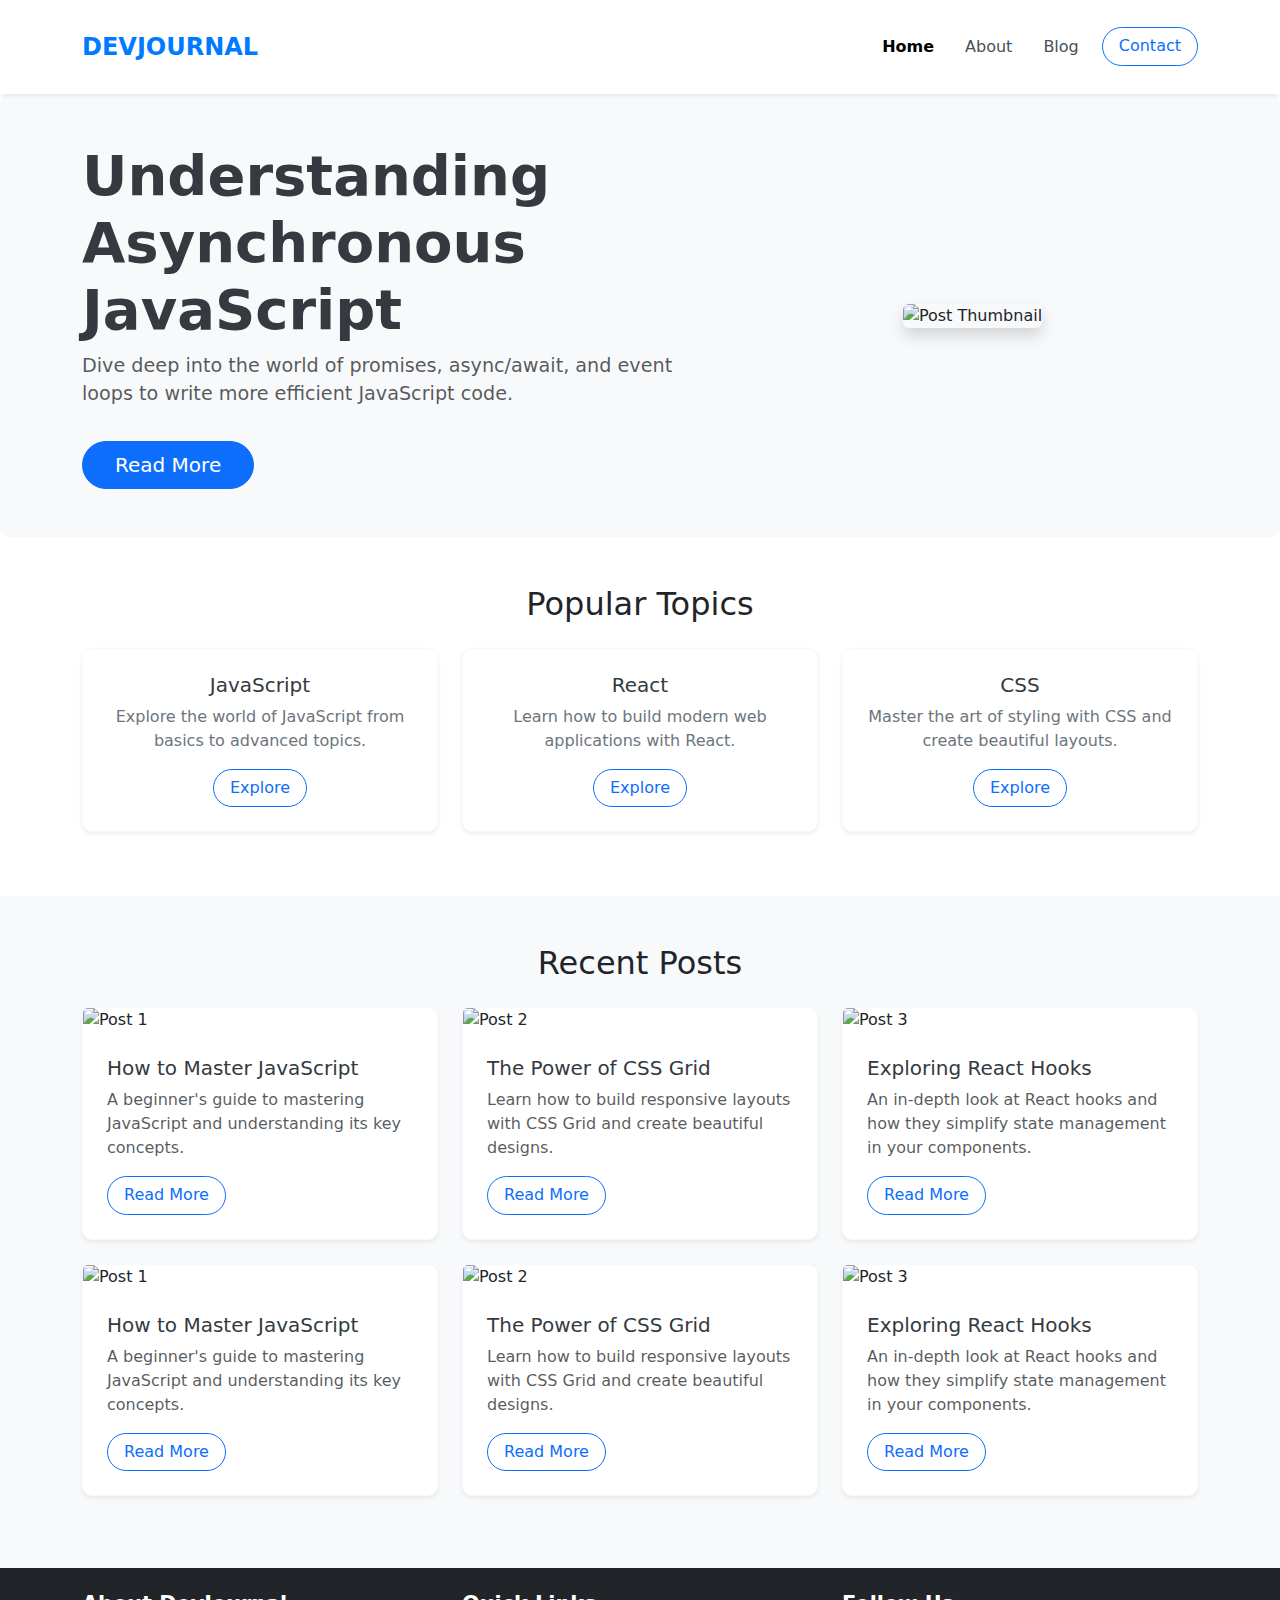
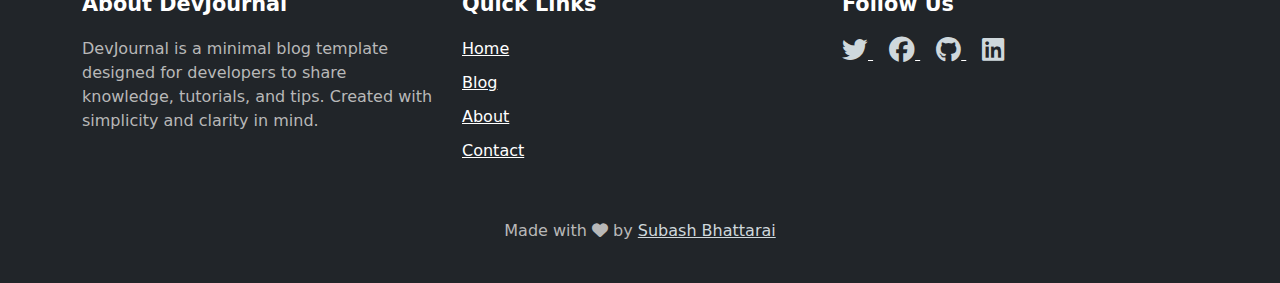
==== index.html @ 106e10c6 "project setup + index page" ====
<!DOCTYPE html>
<html lang="en">
<head>
    <meta charset="UTF-8">
    <meta name="viewport" content="width=device-width, initial-scale=1.0">
    <title>DevJournal Bootstrap Template</title>
    <link href="assets/fonts/fontawesome-6.7.2/css/all.min.css" rel="stylesheet">
    <link href="assets/css/bootstrap.min.css" rel="stylesheet">
    <link href="assets/css/style.css" rel="stylesheet">
</head>
<body>
    <nav class="navbar py-4 navbar-expand-lg navbar-light bg-white shadow-sm">
        <div class="container">
            <!-- Brand/Logo -->
            <a class="navbar-brand fw-bold" href="index.html">
                DevJournal
            </a>
            <!-- Toggle Button for Mobile View -->
            <button class="navbar-toggler" type="button" data-bs-toggle="collapse" data-bs-target="#navbarNav" aria-controls="navbarNav" aria-expanded="false" aria-label="Toggle navigation">
                <span class="navbar-toggler-icon"></span>
            </button>
            <!-- Navbar Links -->
            <div class="collapse navbar-collapse" id="navbarNav">
                <ul class="navbar-nav ms-auto">
                    <li class="nav-item">
                        <a class="nav-link active" aria-current="page" href="#">Home</a>
                    </li>
                    <li class="nav-item">
                        <a class="nav-link" href="#">About</a>
                    </li>
                    <li class="nav-item">
                        <a class="nav-link" href="#">Blog</a>
                    </li>
                    <li class="nav-item">
                        <a class="btn btn-outline-primary" href="#">Contact</a>
                    </li>
                </ul>
            </div>
        </div>
    </nav>

    <section class="hero bg-light py-5">
        <div class="container">
            <div class="row align-items-center">
                <!-- Post Content -->
                <div class="col-lg-7">
                    <h1 class="display-4 fw-bold">Understanding Asynchronous JavaScript</h1>
                    <p class="lead text-muted">
                        Dive deep into the world of promises, async/await, and event loops to write more efficient JavaScript code.
                    </p>
                    <a href="#" class="btn btn-primary btn-lg mt-3">Read More</a>
                </div>
                <!-- Post Image -->
                <div class="col-lg-5 text-center">
                    <img src="https://www.dummyimage.co.uk/?size=600x450" alt="Post Thumbnail" class="img-fluid rounded shadow">
                </div>
            </div>
        </div>
    </section>

    <section class="categories py-5">
        <div class="container text-center">
            <h2 class="mb-4">Popular Topics</h2>
            <div class="row">
                <div class="col-md-4 mb-3">
                    <div class="card shadow-sm border-light">
                        <div class="card-body">
                            <h5 class="card-title">JavaScript</h5>
                            <p class="card-text">Explore the world of JavaScript from basics to advanced topics.</p>
                            <a href="#" class="btn btn-outline-primary">Explore</a>
                        </div>
                    </div>
                </div>
                <div class="col-md-4 mb-3">
                    <div class="card shadow-sm border-light">
                        <div class="card-body">
                            <h5 class="card-title">React</h5>
                            <p class="card-text">Learn how to build modern web applications with React.</p>
                            <a href="#" class="btn btn-outline-primary">Explore</a>
                        </div>
                    </div>
                </div>
                <div class="col-md-4 mb-3">
                    <div class="card shadow-sm border-light">
                        <div class="card-body">
                            <h5 class="card-title">CSS</h5>
                            <p class="card-text">Master the art of styling with CSS and create beautiful layouts.</p>
                            <a href="#" class="btn btn-outline-primary">Explore</a>
                        </div>
                    </div>
                </div>
            </div>
        </div>
    </section>
    
    <section class="recent-posts py-5">
        <div class="container">
            <h2 class="text-center mb-4">Recent Posts</h2>
            <div class="row">
                <!-- Post 1 -->
                <div class="col-md-4">
                    <div class="card shadow-sm border-light mb-4">
                        <img src="https://www.dummyimage.co.uk/?size=600x450" class="card-img-top" alt="Post 1">
                        <div class="card-body">
                            <h5 class="card-title">How to Master JavaScript</h5>
                            <p class="card-text text-muted">A beginner's guide to mastering JavaScript and understanding its key concepts.</p>
                            <a href="#" class="btn btn-outline-primary">Read More</a>
                        </div>
                    </div>
                </div>
                <!-- Post 2 -->
                <div class="col-md-4">
                    <div class="card shadow-sm border-light mb-4">
                        <img src="https://www.dummyimage.co.uk/?size=600x450" class="card-img-top" alt="Post 2">
                        <div class="card-body">
                            <h5 class="card-title">The Power of CSS Grid</h5>
                            <p class="card-text text-muted">Learn how to build responsive layouts with CSS Grid and create beautiful designs.</p>
                            <a href="#" class="btn btn-outline-primary">Read More</a>
                        </div>
                    </div>
                </div>
                <!-- Post 3 -->
                <div class="col-md-4">
                    <div class="card shadow-sm border-light mb-4">
                        <img src="https://www.dummyimage.co.uk/?size=600x450" class="card-img-top" alt="Post 3">
                        <div class="card-body">
                            <h5 class="card-title">Exploring React Hooks</h5>
                            <p class="card-text text-muted">An in-depth look at React hooks and how they simplify state management in your components.</p>
                            <a href="#" class="btn btn-outline-primary">Read More</a>
                        </div>
                    </div>
                </div>

                <!-- Post 1 -->
                <div class="col-md-4">
                    <div class="card shadow-sm border-light mb-4">
                        <img src="https://www.dummyimage.co.uk/?size=600x450" class="card-img-top" alt="Post 1">
                        <div class="card-body">
                            <h5 class="card-title">How to Master JavaScript</h5>
                            <p class="card-text text-muted">A beginner's guide to mastering JavaScript and understanding its key concepts.</p>
                            <a href="#" class="btn btn-outline-primary">Read More</a>
                        </div>
                    </div>
                </div>
                <!-- Post 2 -->
                <div class="col-md-4">
                    <div class="card shadow-sm border-light mb-4">
                        <img src="https://www.dummyimage.co.uk/?size=600x450" class="card-img-top" alt="Post 2">
                        <div class="card-body">
                            <h5 class="card-title">The Power of CSS Grid</h5>
                            <p class="card-text text-muted">Learn how to build responsive layouts with CSS Grid and create beautiful designs.</p>
                            <a href="#" class="btn btn-outline-primary">Read More</a>
                        </div>
                    </div>
                </div>
                <!-- Post 3 -->
                <div class="col-md-4">
                    <div class="card shadow-sm border-light mb-4">
                        <img src="https://www.dummyimage.co.uk/?size=600x450" class="card-img-top" alt="Post 3">
                        <div class="card-body">
                            <h5 class="card-title">Exploring React Hooks</h5>
                            <p class="card-text text-muted">An in-depth look at React hooks and how they simplify state management in your components.</p>
                            <a href="#" class="btn btn-outline-primary">Read More</a>
                        </div>
                    </div>
                </div>
            </div>
        </div>
    </section>
        
    <footer class="footer bg-dark text-white py-4">
        <div class="container">
            <div class="row">
                <!-- Footer About Section -->
                <div class="col-md-4 mb-3">
                    <h5>About DevJournal</h5>
                    <p>DevJournal is a minimal blog template designed for developers to share knowledge, tutorials, and tips. Created with simplicity and clarity in mind.</p>
                </div>
                <!-- Footer Links Section -->
                <div class="col-md-4 mb-3">
                    <h5>Quick Links</h5>
                    <ul class="list-unstyled">
                        <li><a href="#" class="text-white">Home</a></li>
                        <li><a href="#" class="text-white">Blog</a></li>
                        <li><a href="#" class="text-white">About</a></li>
                        <li><a href="#" class="text-white">Contact</a></li>
                    </ul>
                </div>
                <!-- Footer Social Media Section -->
                <div class="col-md-4 mb-3">
                    <h5>Follow Us</h5>
                    <div>
                        <a href="#" class="text-white me-3">
                            <i class="fab fa-twitter"></i>
                        </a>
                        <a href="#" class="text-white me-3">
                            <i class="fab fa-facebook"></i>
                        </a>
                        <a href="#" class="text-white me-3">
                            <i class="fab fa-github"></i>
                        </a>
                        <a href="#" class="text-white">
                            <i class="fab fa-linkedin"></i>
                        </a>
                    </div>
                </div>
            </div>
            <div class="text-center mt-4">
                <p class="text-link">Made with <i class="fa fa-heart"></i> by <a href="https://subashbhattarai.com" target="_blank">Subash Bhattarai</a></p>
            </div>
        </div>
    </footer>

    <!-- Back to Top Button -->
    <button id="backToTop" class="btn btn-primary rounded-circle" aria-label="Back to top">
        <i class="fas fa-chevron-up"></i>
    </button>
    
    <script src="assets/js/jquery-3.7.1.min.js"></script>
    <script src="assets/js/bootstrap.bundle.min.js"></script>
    <script src="assets/js/script.js"></script>
</body>
</html>
---- assets/css/style.css ----
.navbar {
    transition: all 0.3s ease-in-out;
}

.navbar-brand {
    font-size: 1.5rem;
    color: #007bff;
    text-transform: uppercase;
}

.navbar-brand:hover {
    color: #0056b3;
}

.nav-link {
    font-size: 1rem;
    margin-right: 15px;
    color: #495057;
    transition: color 0.2s ease-in-out;
}

.nav-link:hover {
    color: #007bff;
}

.nav-link.active {
    font-weight: bold;
    color: #007bff;
}

.btn-outline-primary {
    border-radius: 25px;
    padding: 0.4rem 1rem;
    transition: all 0.3s ease-in-out;
}

.btn-outline-primary:hover {
    background-color: #007bff;
    color: white;
    border-color: #007bff;
}

@media (max-width: 768px) {
    .navbar-brand {
        font-size: 1.2rem;
    }
    .nav-link {
        margin-right: 0;
    }
}

/* hero section */
.hero {
    background-color: #f8f9fa; /* Light gray background */
    border-radius: 10px;
}

.hero h1 {
    color: #343a40; /* Dark gray for titles */
    font-weight: 700;
    line-height: 1.2;
}

.hero p {
    font-size: 1.2rem;
    color: #6c757d; /* Muted text */
}

.hero img {
    max-width: 100%;
    border-radius: 10px;
    transition: transform 0.3s ease-in-out;
}

.hero img:hover {
    transform: scale(1.05);
}

.btn-primary {
    border-radius: 25px;
    padding: 0.5rem 2rem;
    transition: background-color 0.3s ease-in-out;
}

.btn-primary:hover {
    background-color: #0056b3;
}

/* recent posts */
.recent-posts {
    background-color: #f8f9fa;
}

.card {
    border-radius: 10px;
    transition: transform 0.3s ease-in-out;
}

.card:hover {
    transform: translateY(-5px);
    box-shadow: 0 4px 10px rgba(0, 0, 0, 0.1);
}

.card-title {
    font-size: 1.25rem;
    color: #343a40;
}

.card-text {
    color: #6c757d;
}

.card-body {
    padding: 1.5rem;
}

.btn-outline-primary {
    border-radius: 25px;
    transition: all 0.3s ease-in-out;
}

.btn-outline-primary:hover {
    background-color: #007bff;
    color: white;
    border-color: #007bff;
}

/* footer */
.footer {
    background-color: #212529;
    color: #ffffff;
    padding-top: 60px;
    padding-bottom: 30px;
}

.footer h5 {
    font-size: 1.3rem;
    font-weight: 600;
    color: #ffffff;
    margin-bottom: 20px;
}

.footer p {
    font-size: 1rem;
    color: #b8b8b8;
}

.footer a {
    font-size: 1rem;
    color: #cfd8dc;
    transition: color 0.3s ease-in-out;
}

.footer a:hover {
    color: #007bff;
}

.footer .fab {
    font-size: 1.6rem;
    color: #cfd8dc;
    transition: color 0.3s ease-in-out;
}

.footer .fab:hover {
    color: #007bff;
}

.footer .list-unstyled {
    padding-left: 0;
}

.footer .list-unstyled li {
    margin-bottom: 10px;
}

#backToTop {
    position: fixed;
    bottom: 30px;
    right: 30px;
    padding: 10px 15px;
    font-size: 1.5rem;
    background-color: #007bff;
    color: white;
    border: none;
    border-radius: 50%;
    box-shadow: 0 4px 10px rgba(0, 0, 0, 0.2);
    display: none;
    cursor: pointer;
    z-index: 1000;
    transition: all 0.3s ease-in-out;
}

#backToTop:hover {
    background-color: #0056b3;
}

@media (max-width: 768px) {
    .footer .col-md-4 {
        text-align: center;
        margin-bottom: 1.5rem;
    }
}
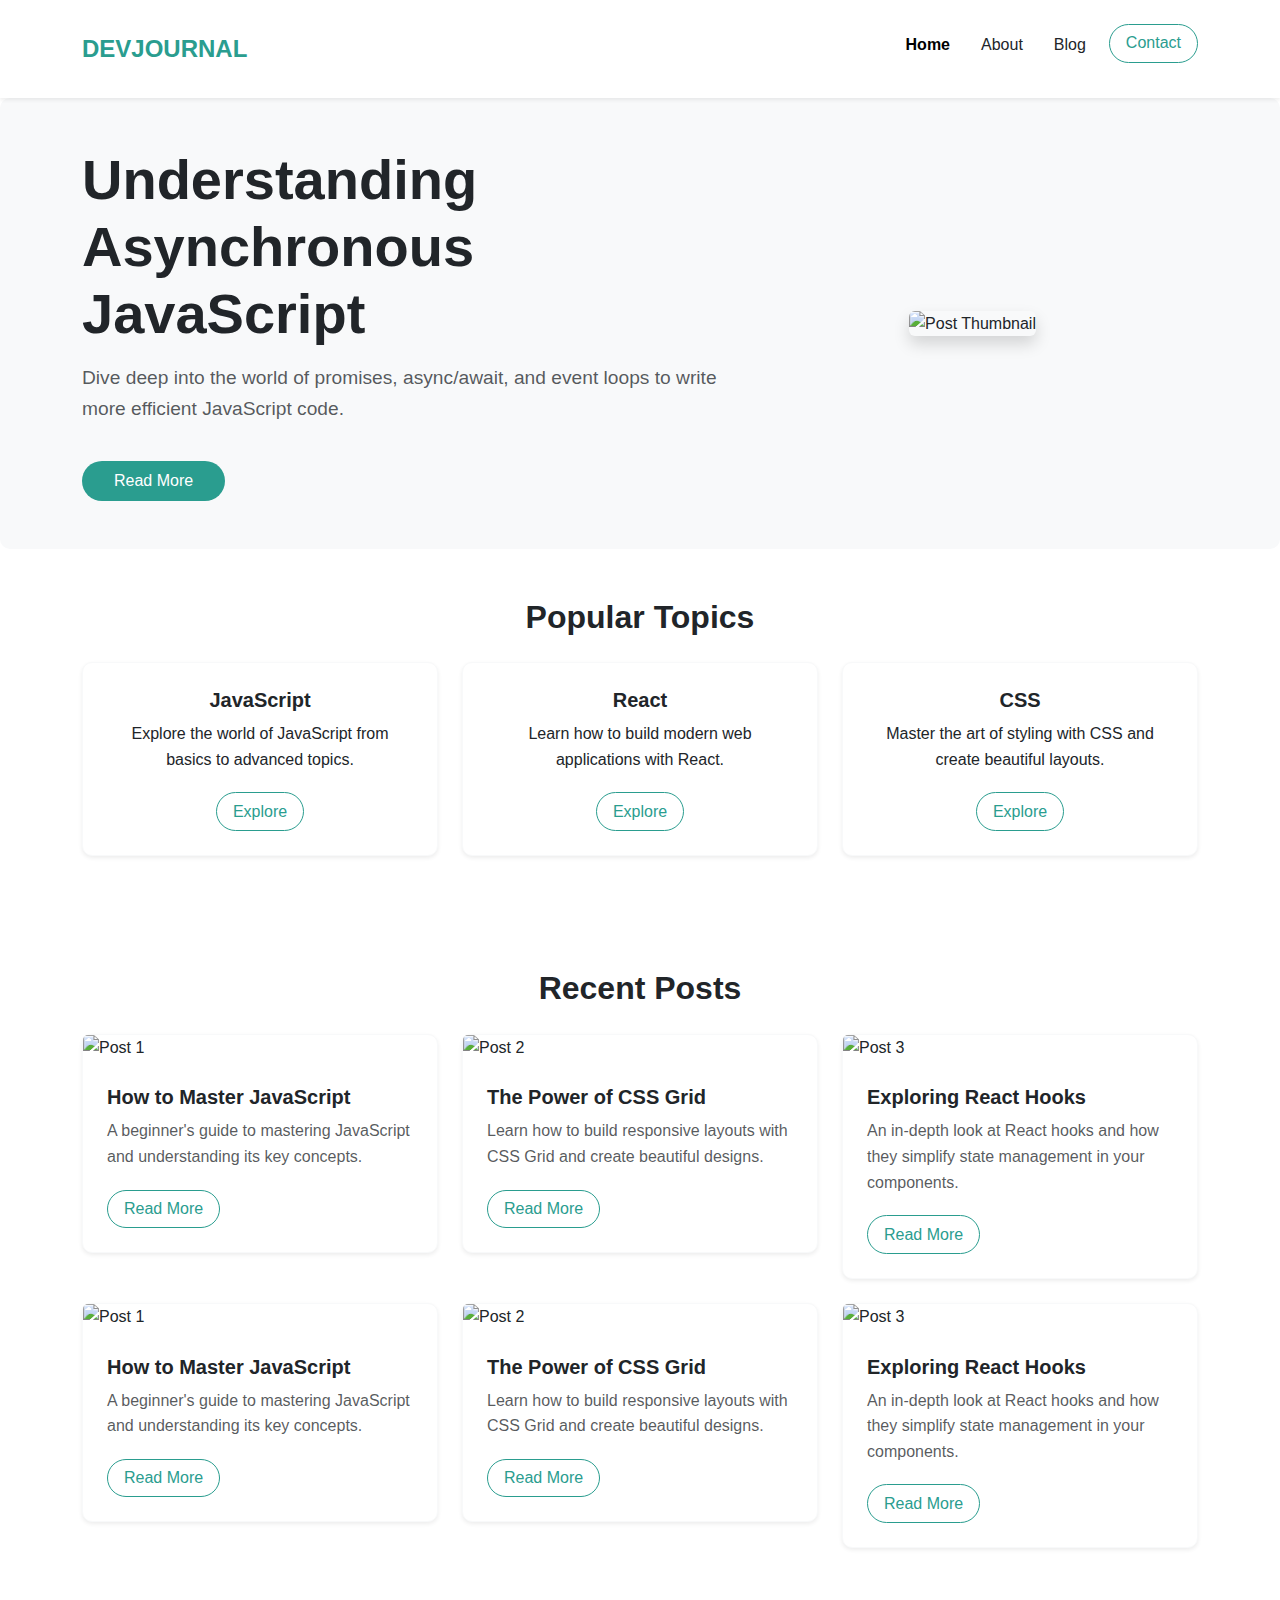
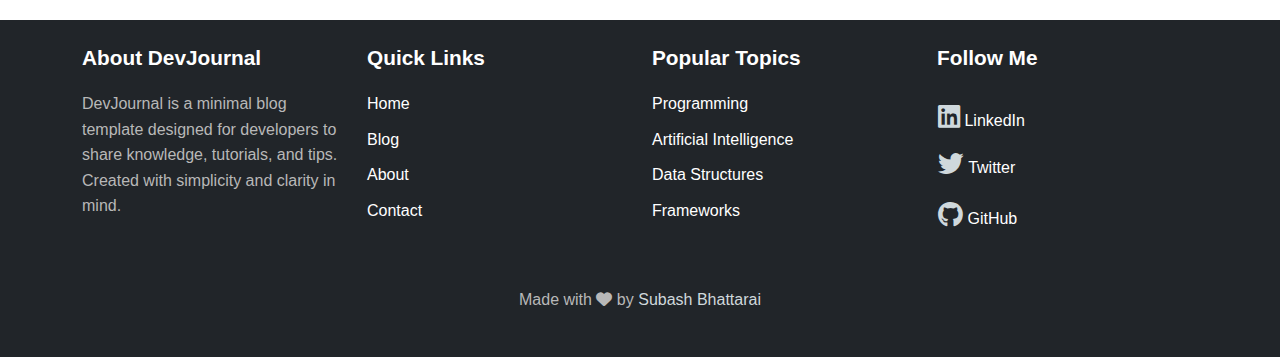
==== commit c7fc2ef1: "footer modification + screenshot" ====
--- a/index.html
+++ b/index.html
@@ -42,16 +42,16 @@
     <section class="hero bg-light py-5">
         <div class="container">
             <div class="row align-items-center">
-                <!-- Post Content -->
-                <div class="col-lg-7">
+                <!-- post content -->
+                <div class="col-sm-12 col-lg-7">
                     <h1 class="display-4 fw-bold">Understanding Asynchronous JavaScript</h1>
                     <p class="lead text-muted">
                         Dive deep into the world of promises, async/await, and event loops to write more efficient JavaScript code.
                     </p>
-                    <a href="#" class="btn btn-primary btn-lg mt-3">Read More</a>
-                </div>
-                <!-- Post Image -->
-                <div class="col-lg-5 text-center">
+                    <a href="single.html" class="btn btn-primary btn-lg mt-3">Read More</a>
+                </div>
+                <!-- post image -->
+                <div class="d-none d-lg-block col-lg-5 text-center">
                     <img src="https://www.dummyimage.co.uk/?size=600x450" alt="Post Thumbnail" class="img-fluid rounded shadow">
                 </div>
             </div>
@@ -67,7 +67,7 @@
                         <div class="card-body">
                             <h5 class="card-title">JavaScript</h5>
                             <p class="card-text">Explore the world of JavaScript from basics to advanced topics.</p>
-                            <a href="#" class="btn btn-outline-primary">Explore</a>
+                            <a href="blogs.html" class="btn btn-outline-primary">Explore</a>
                         </div>
                     </div>
                 </div>
@@ -76,7 +76,7 @@
                         <div class="card-body">
                             <h5 class="card-title">React</h5>
                             <p class="card-text">Learn how to build modern web applications with React.</p>
-                            <a href="#" class="btn btn-outline-primary">Explore</a>
+                            <a href="blogs.html" class="btn btn-outline-primary">Explore</a>
                         </div>
                     </div>
                 </div>
@@ -85,7 +85,7 @@
                         <div class="card-body">
                             <h5 class="card-title">CSS</h5>
                             <p class="card-text">Master the art of styling with CSS and create beautiful layouts.</p>
-                            <a href="#" class="btn btn-outline-primary">Explore</a>
+                            <a href="blogs.html" class="btn btn-outline-primary">Explore</a>
                         </div>
                     </div>
                 </div>
@@ -172,12 +172,12 @@
         <div class="container">
             <div class="row">
                 <!-- Footer About Section -->
-                <div class="col-md-4 mb-3">
+                <div class="col-md-3 mb-3">
                     <h5>About DevJournal</h5>
                     <p>DevJournal is a minimal blog template designed for developers to share knowledge, tutorials, and tips. Created with simplicity and clarity in mind.</p>
                 </div>
                 <!-- Footer Links Section -->
-                <div class="col-md-4 mb-3">
+                <div class="col-md-3 mb-3">
                     <h5>Quick Links</h5>
                     <ul class="list-unstyled">
                         <li><a href="#" class="text-white">Home</a></li>
@@ -186,22 +186,35 @@
                         <li><a href="#" class="text-white">Contact</a></li>
                     </ul>
                 </div>
+                <!-- Footer Links Section -->
+                <div class="col-md-3 mb-3">
+                    <h5>Popular Topics</h5>
+                    <ul class="list-unstyled">
+                        <li><a href="#" class="text-white">Programming</a></li>
+                        <li><a href="#" class="text-white">Artificial Intelligence</a></li>
+                        <li><a href="#" class="text-white">Data Structures</a></li>
+                        <li><a href="#" class="text-white">Frameworks</a></li>
+                    </ul>
+                </div>
                 <!-- Footer Social Media Section -->
-                <div class="col-md-4 mb-3">
-                    <h5>Follow Us</h5>
-                    <div>
-                        <a href="#" class="text-white me-3">
-                            <i class="fab fa-twitter"></i>
-                        </a>
-                        <a href="#" class="text-white me-3">
-                            <i class="fab fa-facebook"></i>
-                        </a>
-                        <a href="#" class="text-white me-3">
-                            <i class="fab fa-github"></i>
-                        </a>
-                        <a href="#" class="text-white">
-                            <i class="fab fa-linkedin"></i>
-                        </a>
+                <div class="col-md-3 mb-3">
+                    <h5>Follow Me</h5>
+                    <div class="row">
+                        <div class="col-12 mt-1">
+                            <a href="#" class="btn text-white px-0">
+                                <i class="fab fa-linkedin"></i> LinkedIn
+                            </a>
+                        </div>
+                        <div class="col-12">
+                            <a href="#" class="btn text-white me-3 px-0">
+                                <i class="fab fa-twitter"></i> Twitter
+                            </a>
+                        </div>
+                        <div class="col-12 mt-1">
+                            <a href="#" class="btn text-white me-3 px-0">
+                                <i class="fab fa-github"></i> GitHub
+                            </a>
+                        </div>                        
                     </div>
                 </div>
             </div>
--- a/assets/css/style.css
+++ b/assets/css/style.css
@@ -1,31 +1,219 @@
+/* Base Typography */
+:root {
+    /* Primary Colors */
+    --primary-red: #e63946;
+    --primary-orange: #ff8c42;
+    --primary-teal: #2a9d8f;
+    --primary-purple: #6a4c93;
+    --primary-peach: #f4a261;
+
+    /* Current Primary Color */
+    --primary-color: var(--primary-teal); /* Change this to switch colors */
+
+    /* Text Colors */
+    --text-color: var(--darker-text-color); /* Dark gray for main text */
+    --darker-text-color: #212529; /* Slightly darker for headings */
+    --muted-text-color: var(--muted-text-color);
+
+    /* Background Colors */
+    --background-color: #ffffff; /* Default white */
+    --secondary-bg-color: var(--text-color); /* Light gray */
+
+    /* Button Colors */
+    --btn-hover-color: #21867a; /* Slightly darker for hover effect */
+}
+
+body {
+    font-family: 'Inter', sans-serif; /* Modern and clean font */
+    line-height: 1.6;
+    color: var(--text-color); /* Dark gray for primary text */
+    background-color: var(--background-color); /* White background for readability */
+    font-size: 16px;
+    margin: 0;
+    padding: 0;
+}
+
+/* Headings */
+h1, h2, h3, h4, h5, h6 {
+    font-weight: 700;
+    color: var(--darker-text-color); /* Slightly darker text color */
+    line-height: 1.3;
+    margin-bottom: 1rem;
+}
+
+h1 {
+    font-size: 2.5rem;
+}
+
+h2 {
+    font-size: 2rem;
+}
+
+h3 {
+    font-size: 1.75rem;
+}
+
+h4 {
+    font-size: 1.5rem;
+}
+
+h5 {
+    font-size: 1.25rem;
+}
+
+h6 {
+    font-size: 1rem;
+}
+
+/* Paragraphs */
+p {
+    margin-bottom: 1.25rem;
+    font-size: 1rem;
+    color: var(--muted-text-color);
+}
+
+/* Links */
+a {
+    color: var(--text-color);
+    text-decoration: none;
+    transition: color 0.3s ease;
+}
+
+a:hover {
+    color: var(--primary-color);
+    text-decoration: none;
+}
+
+/* Blockquote */
+blockquote {
+    font-style: italic;
+    color: var(--muted-text-color);
+    border-left: 4px solid var(--primary-color);
+    padding-left: 1rem;
+    margin: 1.5rem 0;
+}
+
+/* Lists */
+ul, ol {
+    margin-bottom: 1.5rem;
+    padding-left: 1.5rem;
+}
+
+ul li {
+    margin-bottom: 0.5rem;
+}
+
+ol li {
+    margin-bottom: 0.5rem;
+}
+
+/* Code Blocks */
+pre, code {
+    font-family: 'Fira Code', monospace; /* Developer-friendly font */
+    color: var(--darker-text-color);
+    padding: 0.5rem;
+    border-radius: 5px;
+    overflow-x: auto;
+}
+
+pre {
+    padding: 1rem;
+    margin-bottom: 1.5rem;
+    box-shadow: 0 2px 5px rgba(0, 0, 0, 0.1);
+}
+
+/* Tables */
+table {
+    width: 100%;
+    border-collapse: collapse;
+    margin-bottom: 1.5rem;
+}
+
+th, td {
+    border: 1px solid #dee2e6;
+    padding: 0.75rem;
+    text-align: left;
+}
+
+th {
+    background-color: var(--text-color);
+    font-weight: bold;
+}
+
+/* Buttons */
+button, .btn {
+    font-family: inherit;
+    font-weight: 500;
+    font-size: 1rem;
+    border-radius: 25px;
+    padding: 0.5rem 1.5rem;
+    transition: all 0.3s ease;
+}
+
+.btn-primary {
+    background-color: var(--primary-color);
+    color: #ffffff;
+    border: none;
+}
+
+.btn-primary:hover {
+    background-color: var(--btn-hover-color);
+}
+
+/* Responsive Text */
+@media (max-width: 768px) {
+    h1 {
+        font-size: 2rem;
+    }
+
+    h2 {
+        font-size: 1.75rem;
+    }
+
+    h3 {
+        font-size: 1.5rem;
+    }
+
+    p {
+        font-size: 0.95rem;
+    }
+}
+
+.btn-outline-primary{
+    border: 1px solid var(--primary-color);
+    color: var(--primary-color);
+    background-color: transparent;
+}
+
+/* navbar */
 .navbar {
     transition: all 0.3s ease-in-out;
 }
 
 .navbar-brand {
     font-size: 1.5rem;
-    color: #007bff;
+    color: var(--primary-color);
     text-transform: uppercase;
 }
 
 .navbar-brand:hover {
-    color: #0056b3;
+    color: var(--btn-hover-color);
 }
 
 .nav-link {
     font-size: 1rem;
     margin-right: 15px;
-    color: #495057;
+    color: var(--darker-text-color);
     transition: color 0.2s ease-in-out;
 }
 
 .nav-link:hover {
-    color: #007bff;
+    color: var(--primary-color);
 }
 
 .nav-link.active {
     font-weight: bold;
-    color: #007bff;
+    color: var(--primary-color);
 }
 
 .btn-outline-primary {
@@ -35,9 +223,9 @@
 }
 
 .btn-outline-primary:hover {
-    background-color: #007bff;
+    background-color: var(--primary-color);
     color: white;
-    border-color: #007bff;
+    border-color: var(--primary-color);
 }
 
 @media (max-width: 768px) {
@@ -51,19 +239,19 @@
 
 /* hero section */
 .hero {
-    background-color: #f8f9fa; /* Light gray background */
+    background-color: var(--text-color); /* Light gray background */
     border-radius: 10px;
 }
 
 .hero h1 {
-    color: #343a40; /* Dark gray for titles */
+    color: var(--darker-text-color); /* Dark gray for titles */
     font-weight: 700;
     line-height: 1.2;
 }
 
 .hero p {
     font-size: 1.2rem;
-    color: #6c757d; /* Muted text */
+    color: var(--muted-text-color); /* Muted text */
 }
 
 .hero img {
@@ -83,12 +271,12 @@
 }
 
 .btn-primary:hover {
-    background-color: #0056b3;
+    background-color: var(--btn-hover-color);
 }
 
 /* recent posts */
 .recent-posts {
-    background-color: #f8f9fa;
+    background-color: var(--background-color);
 }
 
 .card {
@@ -103,11 +291,11 @@
 
 .card-title {
     font-size: 1.25rem;
-    color: #343a40;
+    color: var(--darker-text-color);
 }
 
 .card-text {
-    color: #6c757d;
+    color: var(--muted-text-color);
 }
 
 .card-body {
@@ -120,15 +308,207 @@
 }
 
 .btn-outline-primary:hover {
-    background-color: #007bff;
+    background-color: var(--primary-color);
     color: white;
-    border-color: #007bff;
-}
+    border-color: var(--primary-color);
+}
+
+/* post section */
+.post-content {
+    line-height: 1.8;
+    font-size: 1.1rem;
+    color: var(--text-color);
+}
+
+.post-content h3 {
+    margin-top: 2rem;
+    font-size: 1.5rem;
+    color: var(--darker-text-color);
+    border-left: 4px solid var(--primary-color);
+    padding-left: 10px;
+}
+
+.post-content ul {
+    margin: 1rem 0;
+    padding-left: 1.5rem;
+}
+
+.post-content ul li {
+    margin-bottom: 10px;
+    list-style: disc;
+}
+
+/* Code Container Styling */
+.code-block {
+    position: relative;
+    margin-bottom: 1.5rem;
+}
+
+/* Copy Button Styling */
+.code-block .copy-btn {
+    position: absolute;
+    top: 10px;
+    right: 10px;
+    background-color: var(--primary-color);
+    color: #fff;
+    border: none;
+    border-radius: 4px;
+    padding: 5px 10px;
+    font-size: 0.9rem;
+    cursor: pointer;
+    transition: background-color 0.3s ease;
+    z-index: 10;
+}
+
+.code-block .copy-btn:hover {
+    background-color: var(--btn-hover-color);
+}
+
+.code-block .copy-btn:active {
+    background-color: var(--primary-color);
+}
+
+.code-block .copy-btn:focus {
+    outline: none;
+}
+
+.code-block {
+    background-color: #f5f5f5;
+    color: var(--darker-text-color);
+    border: 1px solid #ddd;
+    border-radius: 6px;
+    padding: 15px;
+    font-family: 'Courier New', Courier, monospace;
+    font-size: 0.95rem;
+    overflow-x: auto;
+    margin-bottom: 1.5rem;
+    box-shadow: 0 1px 3px rgba(0, 0, 0, 0.1);
+}
+
+.code-block code {
+    display: block;
+    white-space: pre-wrap;
+    word-wrap: break-word;
+}
+
+/* Scrollbar Styling */
+.code-block::-webkit-scrollbar {
+    height: 8px;
+    background-color: #f5f5f5;
+}
+
+.code-block::-webkit-scrollbar-thumb {
+    background-color: #bbb;
+    border-radius: 4px;
+}
+
+.code-block:hover {
+    border-color: #aaa;
+    box-shadow: 0 1px 5px rgba(0, 0, 0, 0.2);
+}
+
+/* Breadcrumb Container */
+.breadcrumb-container {
+    background-color: var(--text-color); /* Light gray for a clean look */
+    color: var(--darker-text-color); /* Dark text for contrast */
+    padding: 3rem 1rem;
+    border-bottom: 3px solid #e0e0e0;
+    box-shadow: 0px 4px 10px rgba(0, 0, 0, 0.1);
+}
+
+/* Title and Subtitle */
+.breadcrumb-title {
+    font-size: 2.5rem;
+    font-weight: bold;
+    margin-bottom: 0.5rem;
+    color: #212529;
+}
+
+.breadcrumb-subtitle {
+    font-size: 1.25rem;
+    font-weight: 300;
+    margin-bottom: 1rem;
+    color: var(--muted-text-color);
+}
+
+/* Breadcrumb Links */
+.breadcrumb {
+    background-color: transparent;
+    padding: 0;
+    margin: 0;
+    font-size: 1rem;
+}
+
+.breadcrumb-item a {
+    color: var(--primary-color);
+    text-decoration: none;
+    font-weight: 500;
+    transition: color 0.3s ease;
+}
+
+.breadcrumb-item a:hover {
+    color: var(--btn-hover-color);
+}
+
+.breadcrumb-item.active {
+    color: #495057;
+    font-weight: 600;
+}
+
+/* Blogs Section */
+.blogs-section h2 {
+    font-size: 2.5rem;
+    color: var(--darker-text-color);
+}
+
+/* Pagination Styling */
+.pagination {
+    font-size: 1rem;
+}
+
+.pagination .page-item .page-link {
+    color: var(--primary-color);
+    border: none;
+    padding: 0.75rem 1.5rem;
+    margin: 0 0.25rem;
+    background-color: var(--text-color);
+    border-radius: 50px;
+    box-shadow: 0px 4px 6px rgba(0, 0, 0, 0.1);
+    transition: all 0.3s ease;
+    display: flex;
+    align-items: center;
+}
+
+.pagination .page-item .page-link i {
+    font-size: 0.85rem;
+}
+
+.pagination .page-item .page-link:hover {
+    color: #fff;
+    background-color: var(--primary-color);
+    box-shadow: 0px 4px 8px rgba(0, 0, 0, 0.2);
+}
+
+.pagination .page-item.active .page-link {
+    color: #fff;
+    background-color: var(--primary-color);
+    border-color: var(--primary-color);
+    box-shadow: 0px 4px 8px rgba(0, 0, 0, 0.2);
+}
+
+.pagination .page-item.disabled .page-link {
+    color: var(--muted-text-color);
+    background-color: #f1f1f1;
+    border: none;
+    box-shadow: none;
+    pointer-events: none;
+}
+
 
 /* footer */
 .footer {
-    background-color: #212529;
-    color: #ffffff;
+    background-color: black;
+    color: var(--text-color);
     padding-top: 60px;
     padding-bottom: 30px;
 }
@@ -136,7 +516,7 @@
 .footer h5 {
     font-size: 1.3rem;
     font-weight: 600;
-    color: #ffffff;
+    color: var(--background-color);
     margin-bottom: 20px;
 }
 
@@ -152,7 +532,7 @@
 }
 
 .footer a:hover {
-    color: #007bff;
+    color: var(--primary-color);
 }
 
 .footer .fab {
@@ -162,7 +542,7 @@
 }
 
 .footer .fab:hover {
-    color: #007bff;
+    color: var(--primary-color);
 }
 
 .footer .list-unstyled {
@@ -179,7 +559,7 @@
     right: 30px;
     padding: 10px 15px;
     font-size: 1.5rem;
-    background-color: #007bff;
+    background-color: var(--primary-color);
     color: white;
     border: none;
     border-radius: 50%;
@@ -191,7 +571,7 @@
 }
 
 #backToTop:hover {
-    background-color: #0056b3;
+    background-color: var(--btn-hover-color);
 }
 
 @media (max-width: 768px) {
